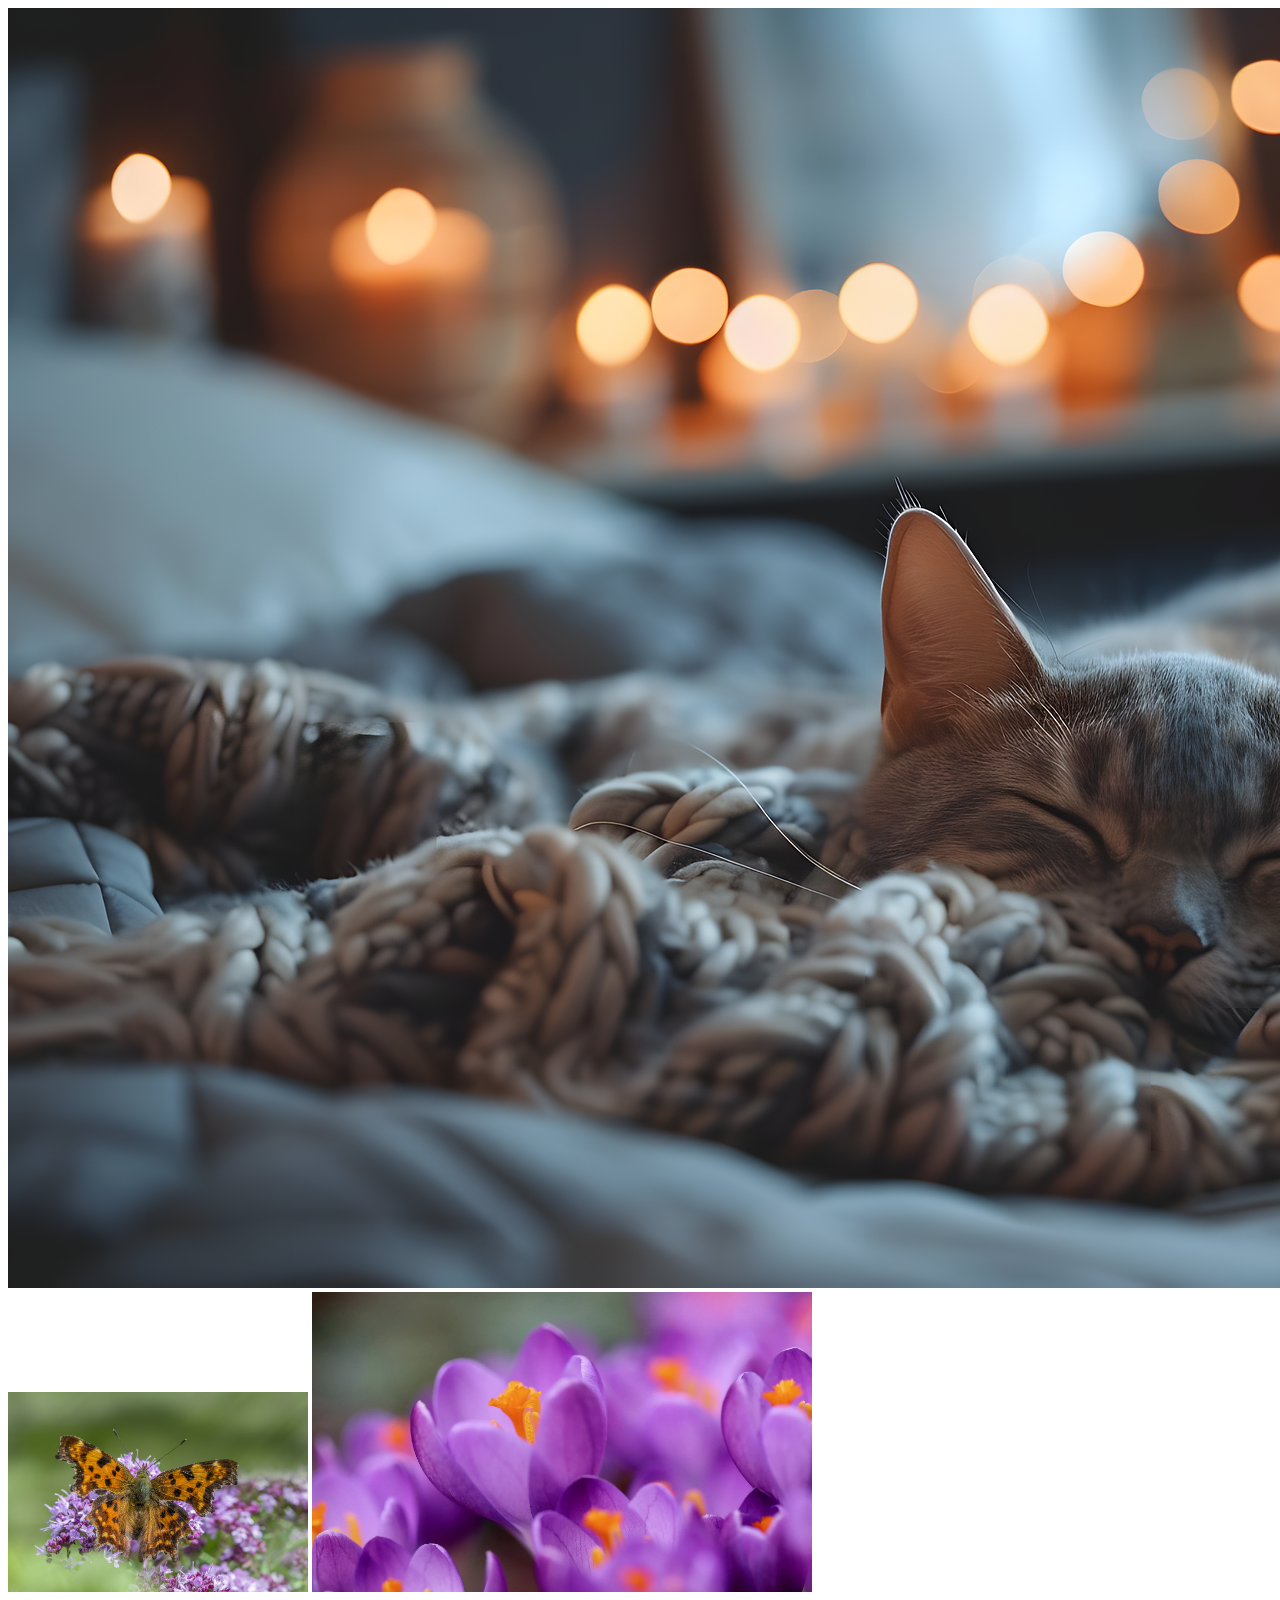
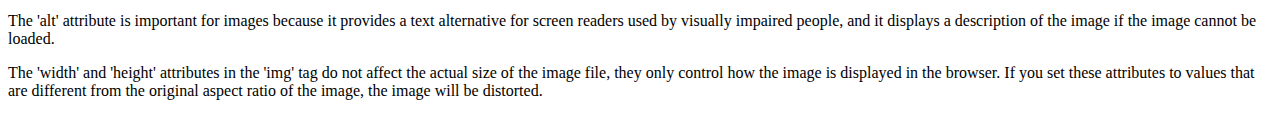
==== basic_image.html @ 9e1b9178 "Basic HTML finished" ====
<!DOCTYPE html>
<html>
<head>
    <title>Basic Image Page</title>
</head>
<body>
    <img src="img/cat.png" alt="A cat sleeping">
    <img src="img/petals.avif" alt="Petals" width="300" height="200">
    <img src="img/crocus.webp" alt="Crocus" width="500" height="300">
    <p>The 'alt' attribute is important for images because it provides a text alternative for screen readers used by visually impaired people, and it displays a description of the image if the image cannot be loaded.</p>
    <p>The 'width' and 'height' attributes in the 'img' tag do not affect the actual size of the image file, they only control how the image is displayed in the browser. If you set these attributes to values that are different from the original aspect ratio of the image, the image will be distorted.</p>
</body>
</html>
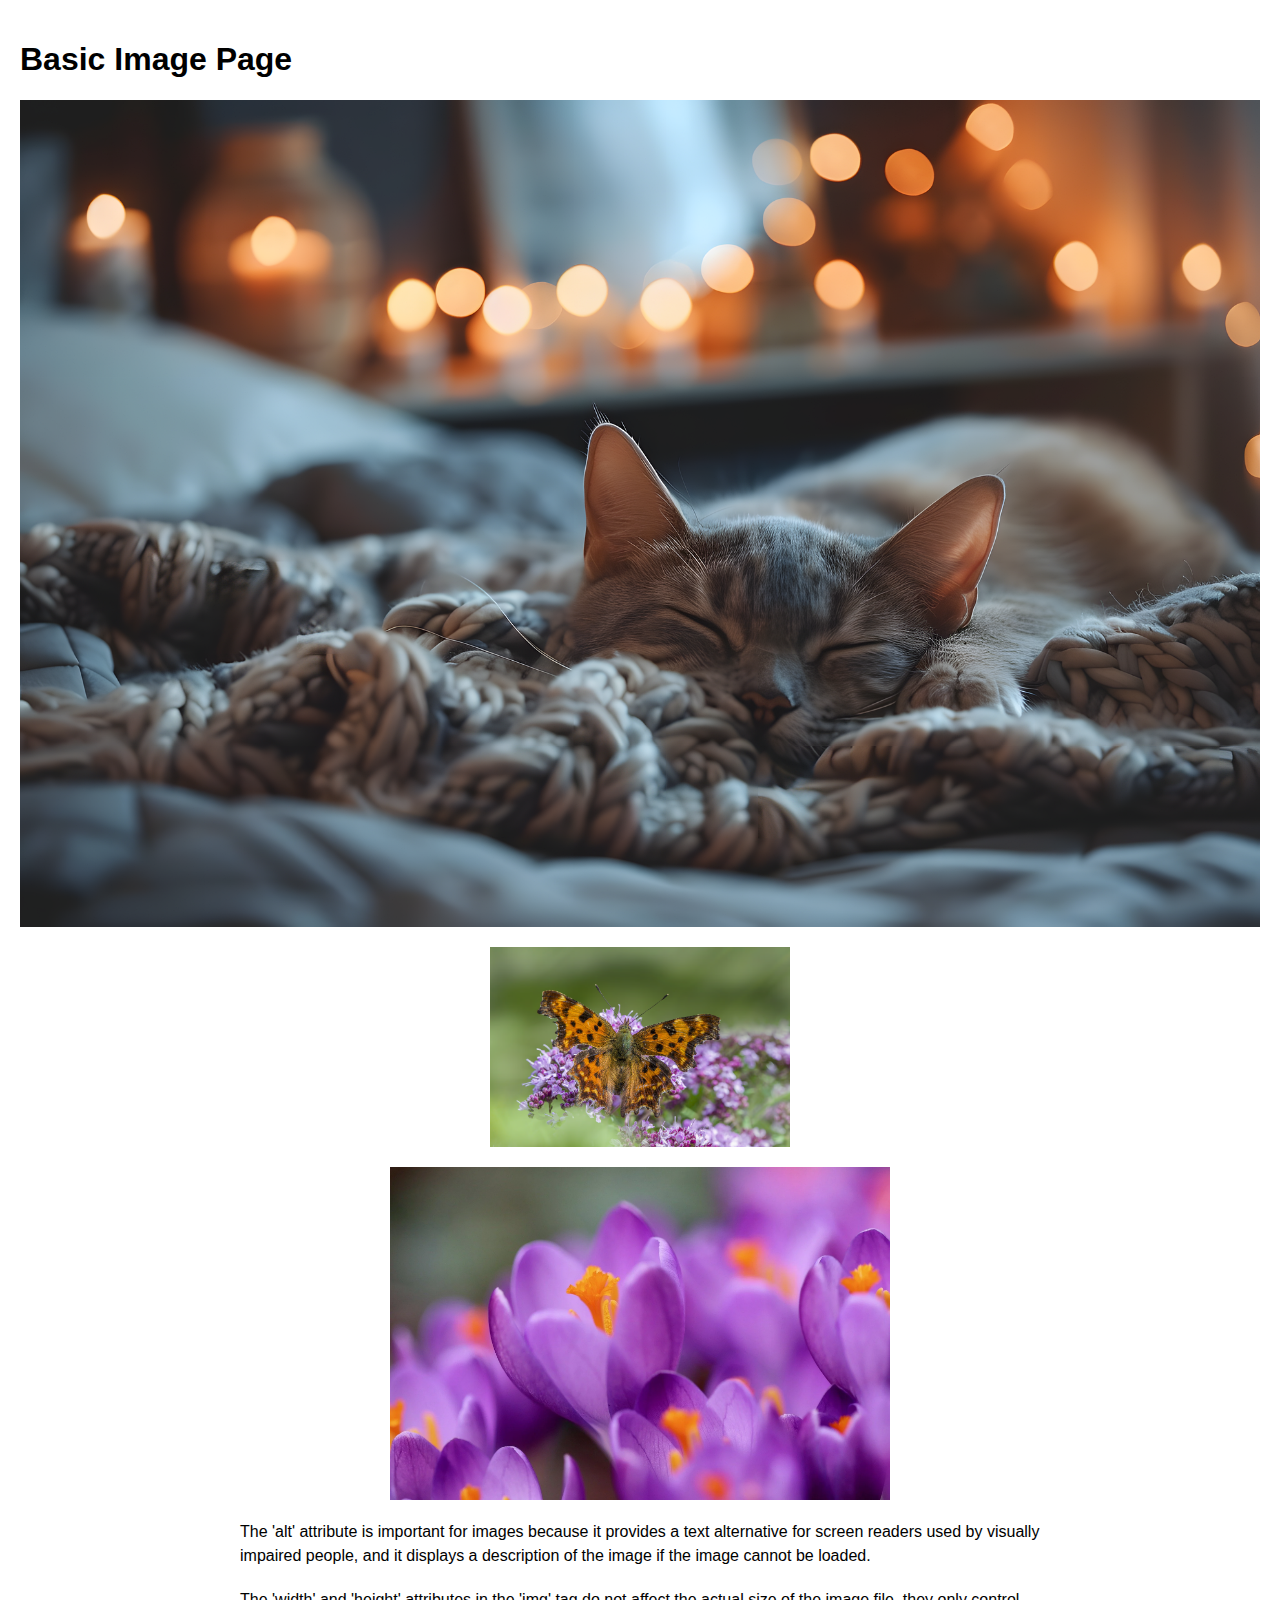
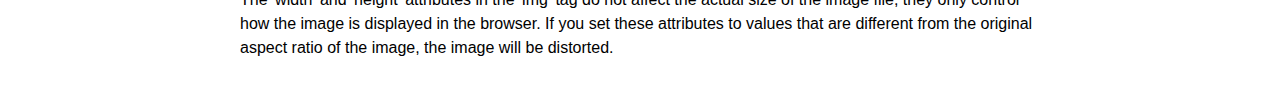
==== commit 39ed31f2: "Basic image fixed / Resolution switching finished" ====
--- a/basic_image.html
+++ b/basic_image.html
@@ -1,13 +1,37 @@
 <!DOCTYPE html>
-<html>
+<html lang="en">
 <head>
-    <title>Basic Image Page</title>
+<meta charset="UTF-8">
+<meta name="viewport" content="width=device-width, initial-scale=1.0">
+<title>Basic Image Page</title>
+<style>
+  body {
+    font-family: Arial, sans-serif;
+    margin: 0;
+    padding: 20px;
+  }
+  img {
+    display: block;
+    margin: 20px auto;
+    max-width: 100%;
+    height: auto;
+  }
+  p {
+    max-width: 800px;
+    margin: 0 auto 20px;
+    line-height: 1.5;
+  }
+</style>
 </head>
 <body>
-    <img src="img/cat.png" alt="A cat sleeping">
-    <img src="img/petals.avif" alt="Petals" width="300" height="200">
-    <img src="img/crocus.webp" alt="Crocus" width="500" height="300">
-    <p>The 'alt' attribute is important for images because it provides a text alternative for screen readers used by visually impaired people, and it displays a description of the image if the image cannot be loaded.</p>
-    <p>The 'width' and 'height' attributes in the 'img' tag do not affect the actual size of the image file, they only control how the image is displayed in the browser. If you set these attributes to values that are different from the original aspect ratio of the image, the image will be distorted.</p>
+  <h1>Basic Image Page</h1>
+
+  <img src="img/cat.png" alt="A cat sleeping">
+  <img src="img/petals.avif" alt="Petals" width="300" height="200">
+  <img src="img/crocus.webp" alt="Crocus" width="500" height="300">
+
+  <p>The 'alt' attribute is important for images because it provides a text alternative for screen readers used by visually impaired people, and it displays a description of the image if the image cannot be loaded.</p>
+
+  <p>The 'width' and 'height' attributes in the 'img' tag do not affect the actual size of the image file, they only control how the image is displayed in the browser. If you set these attributes to values that are different from the original aspect ratio of the image, the image will be distorted.</p>
 </body>
-</html>+</html>
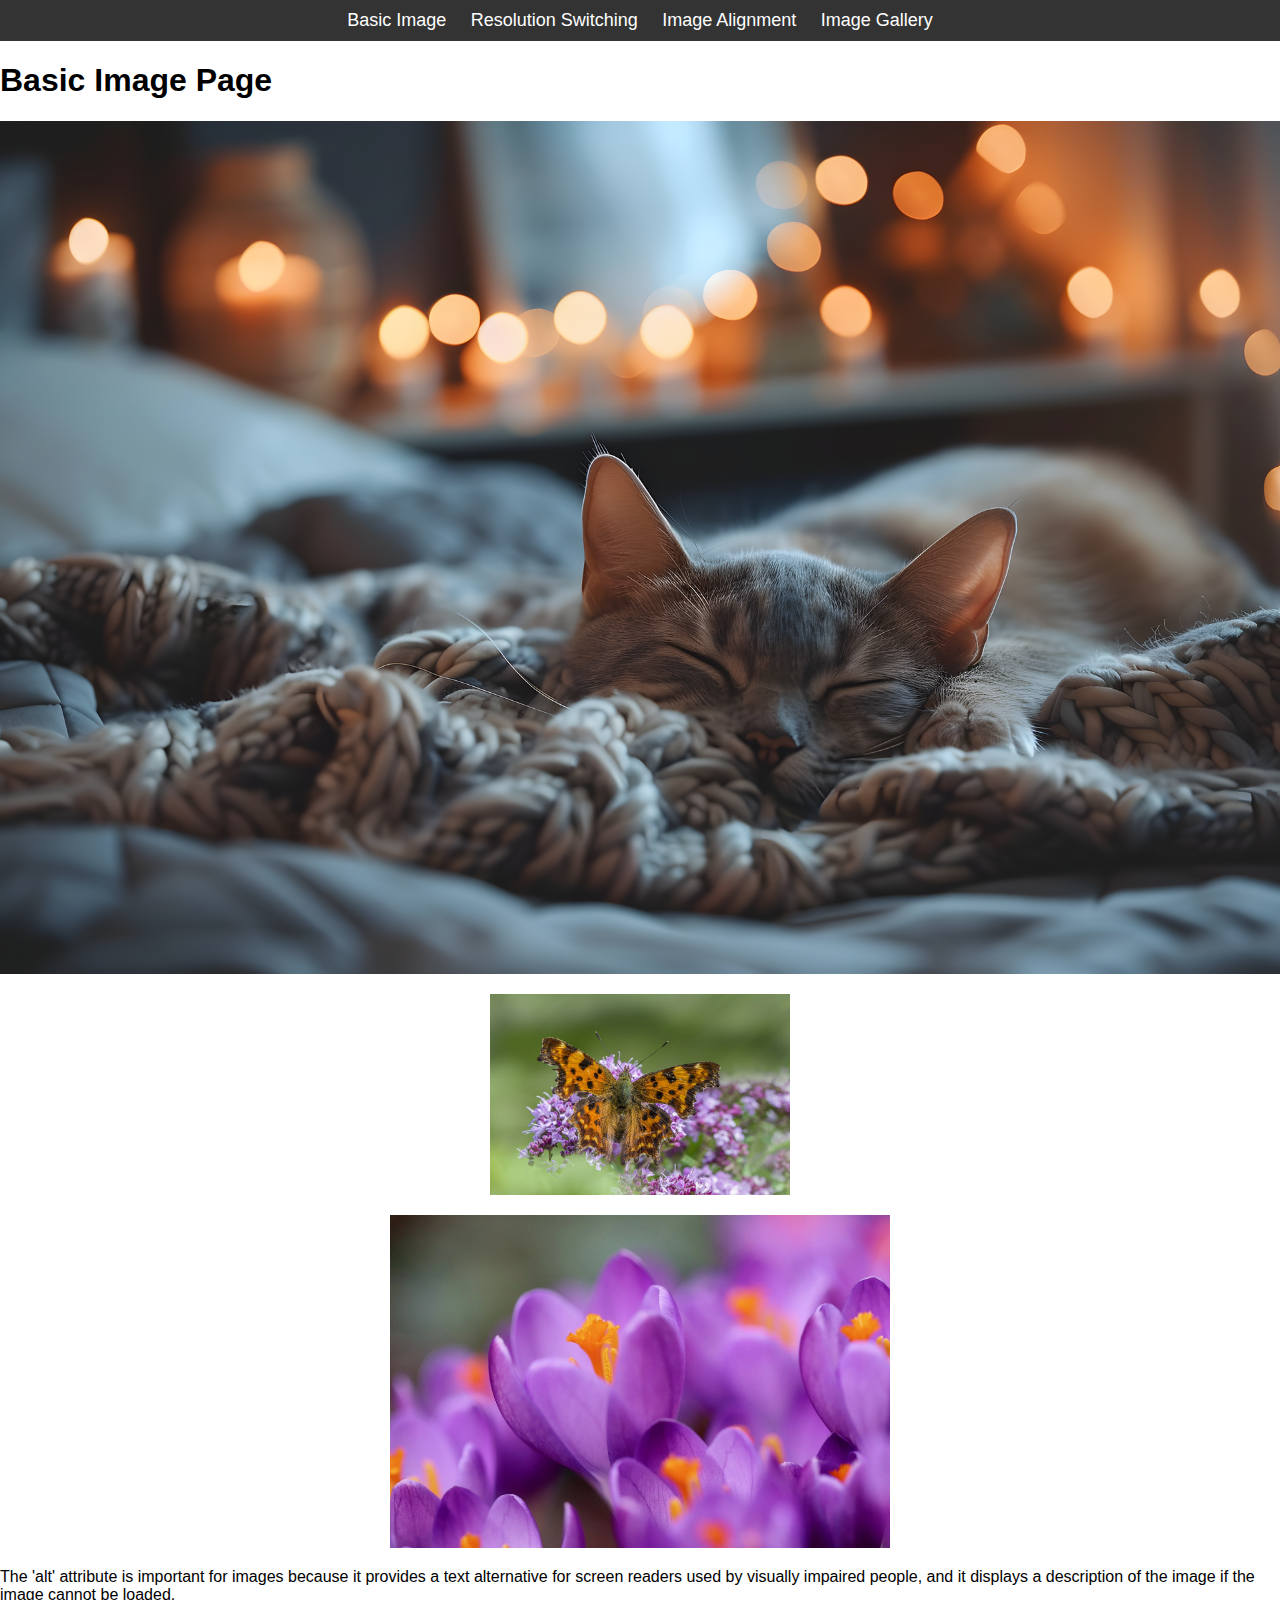
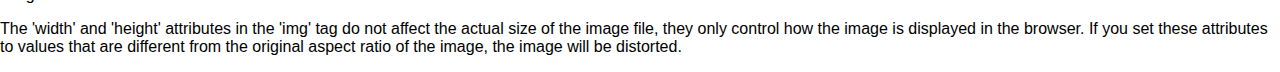
==== commit 3f7a8fa1: "Fixes + Image gallery finished" ====
--- a/basic_image.html
+++ b/basic_image.html
@@ -4,34 +4,29 @@
 <meta charset="UTF-8">
 <meta name="viewport" content="width=device-width, initial-scale=1.0">
 <title>Basic Image Page</title>
-<style>
-  body {
-    font-family: Arial, sans-serif;
-    margin: 0;
-    padding: 20px;
-  }
-  img {
-    display: block;
-    margin: 20px auto;
-    max-width: 100%;
-    height: auto;
-  }
-  p {
-    max-width: 800px;
-    margin: 0 auto 20px;
-    line-height: 1.5;
-  }
-</style>
+<link rel="stylesheet" href="css/resolution_switching.css">
+<link rel="stylesheet" href="css/navbar.css">
 </head>
 <body>
-  <h1>Basic Image Page</h1>
 
-  <img src="img/cat.png" alt="A cat sleeping">
-  <img src="img/petals.avif" alt="Petals" width="300" height="200">
-  <img src="img/crocus.webp" alt="Crocus" width="500" height="300">
+<nav>
+  <ul>
+    <li><a href="basic_image.html">Basic Image</a></li>
+    <li><a href="resolution_switching.html">Resolution Switching</a></li>
+    <li><a href="image_alignment.html">Image Alignment</a></li>
+    <li><a href="image_gallery.html">Image Gallery</a></li>
+  </ul>
+</nav>
 
-  <p>The 'alt' attribute is important for images because it provides a text alternative for screen readers used by visually impaired people, and it displays a description of the image if the image cannot be loaded.</p>
+<h1>Basic Image Page</h1>
 
-  <p>The 'width' and 'height' attributes in the 'img' tag do not affect the actual size of the image file, they only control how the image is displayed in the browser. If you set these attributes to values that are different from the original aspect ratio of the image, the image will be distorted.</p>
+<img src="img/cat.png" alt="A cat sleeping">
+<img src="img/petals.avif" alt="Petals" width="300" height="200">
+<img src="img/crocus.webp" alt="Crocus" width="500" height="300">
+
+<p>The 'alt' attribute is important for images because it provides a text alternative for screen readers used by visually impaired people, and it displays a description of the image if the image cannot be loaded.</p>
+
+<p>The 'width' and 'height' attributes in the 'img' tag do not affect the actual size of the image file, they only control how the image is displayed in the browser. If you set these attributes to values that are different from the original aspect ratio of the image, the image will be distorted.</p>
+
 </body>
 </html>
--- a/css/resolution_switching.css
+++ b/css/resolution_switching.css
@@ -0,0 +1,16 @@
+body {
+  font-family: Arial, sans-serif;
+  margin: 0;
+  padding: 0;
+}
+.container {
+  max-width: 1000px;
+  margin: 0 auto;
+  padding: 20px;
+}
+img {
+  max-width: 100%;
+  height: auto;
+  display: block;
+  margin: 20px auto;
+}
--- a/css/navbar.css
+++ b/css/navbar.css
@@ -0,0 +1,25 @@
+nav {
+  background-color: #333;
+  padding: 10px 0;
+  text-align: center;
+}
+nav ul {
+  list-style-type: none;
+  margin: 0;
+  padding: 0;
+}
+nav ul li {
+  display: inline;
+  margin-right: 20px;
+}
+nav ul li:last-child {
+  margin-right: 0;
+}
+nav ul li a {
+  color: #fff;
+  text-decoration: none;
+  font-size: 18px;
+}
+nav ul li a:hover {
+  color: #ffcc00;
+}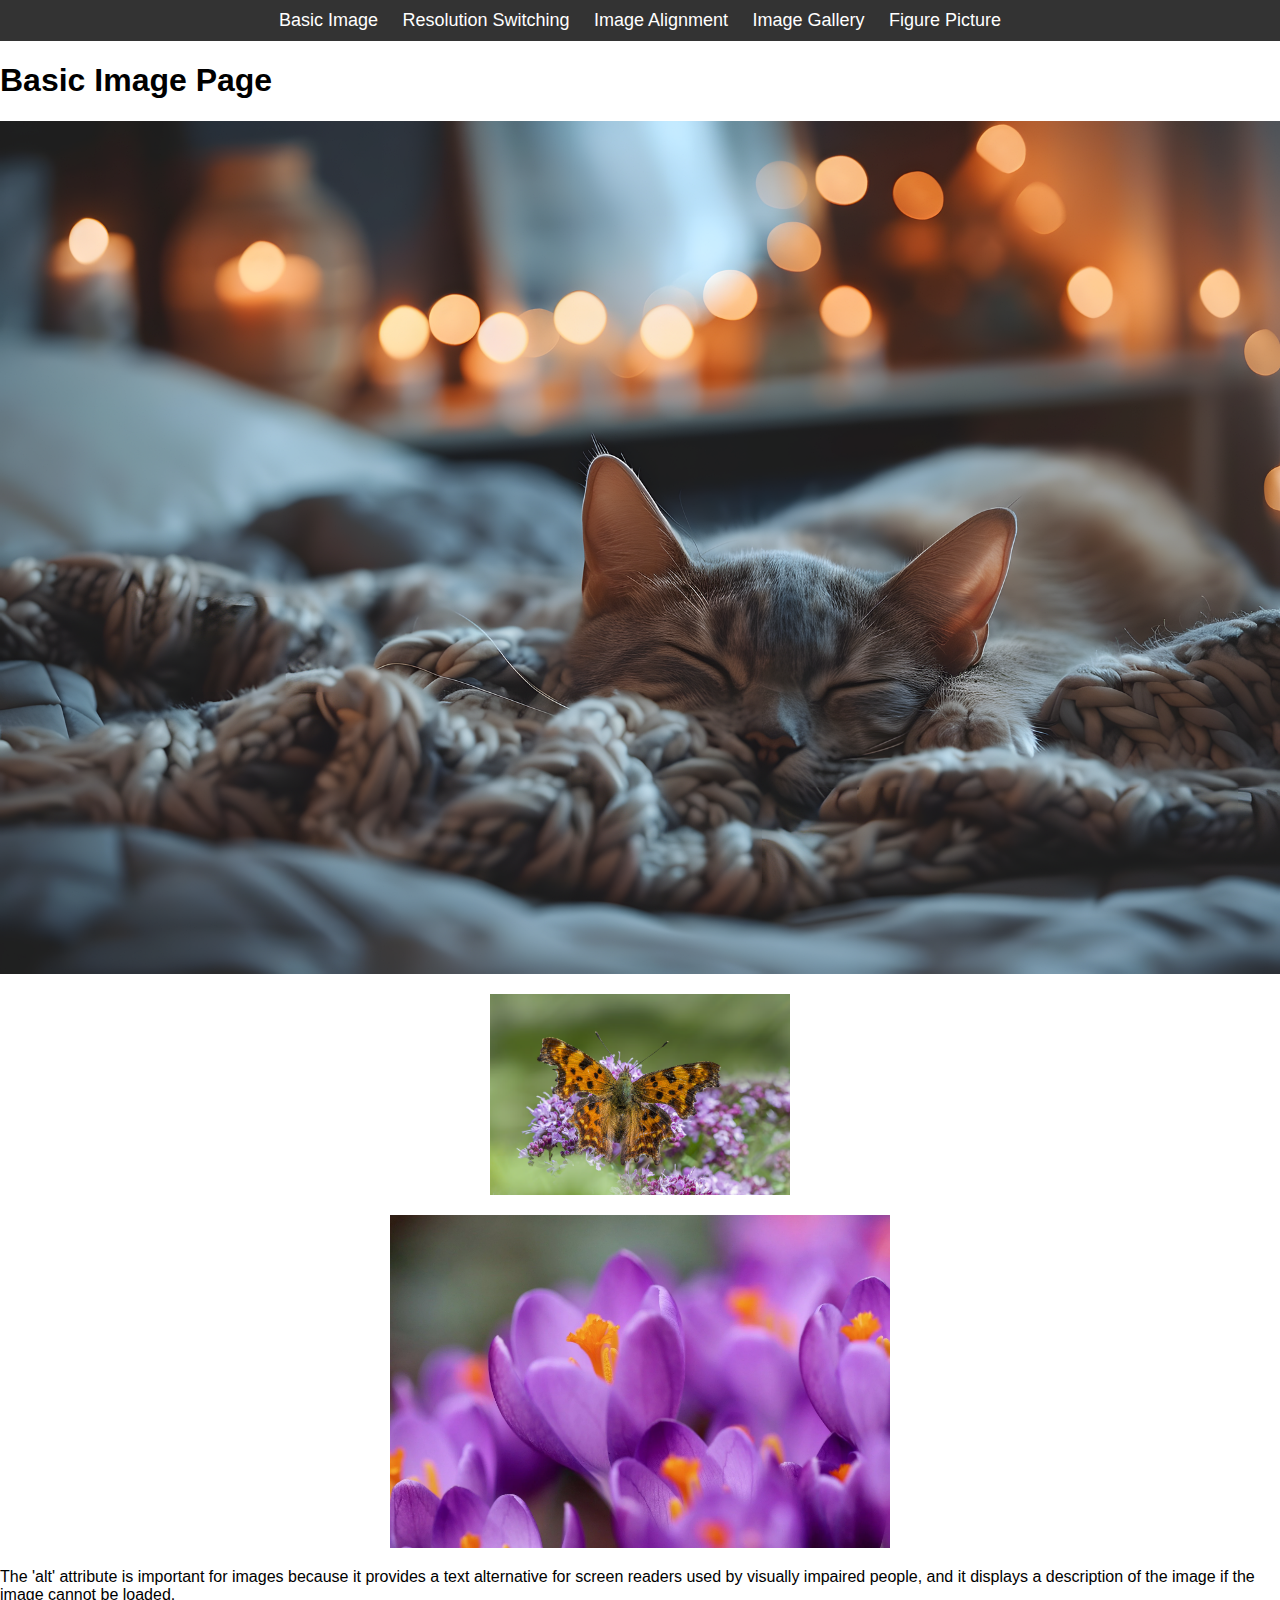
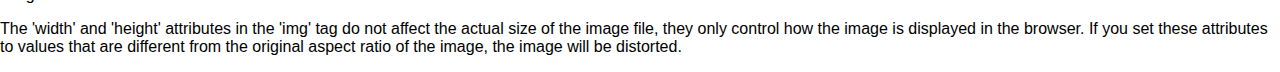
==== commit ca79e5ee: "Figure Picture Finished" ====
--- a/basic_image.html
+++ b/basic_image.html
@@ -15,6 +15,7 @@
     <li><a href="resolution_switching.html">Resolution Switching</a></li>
     <li><a href="image_alignment.html">Image Alignment</a></li>
     <li><a href="image_gallery.html">Image Gallery</a></li>
+    <li><a href="figure_picture.html">Figure Picture</a></li>
   </ul>
 </nav>
 
